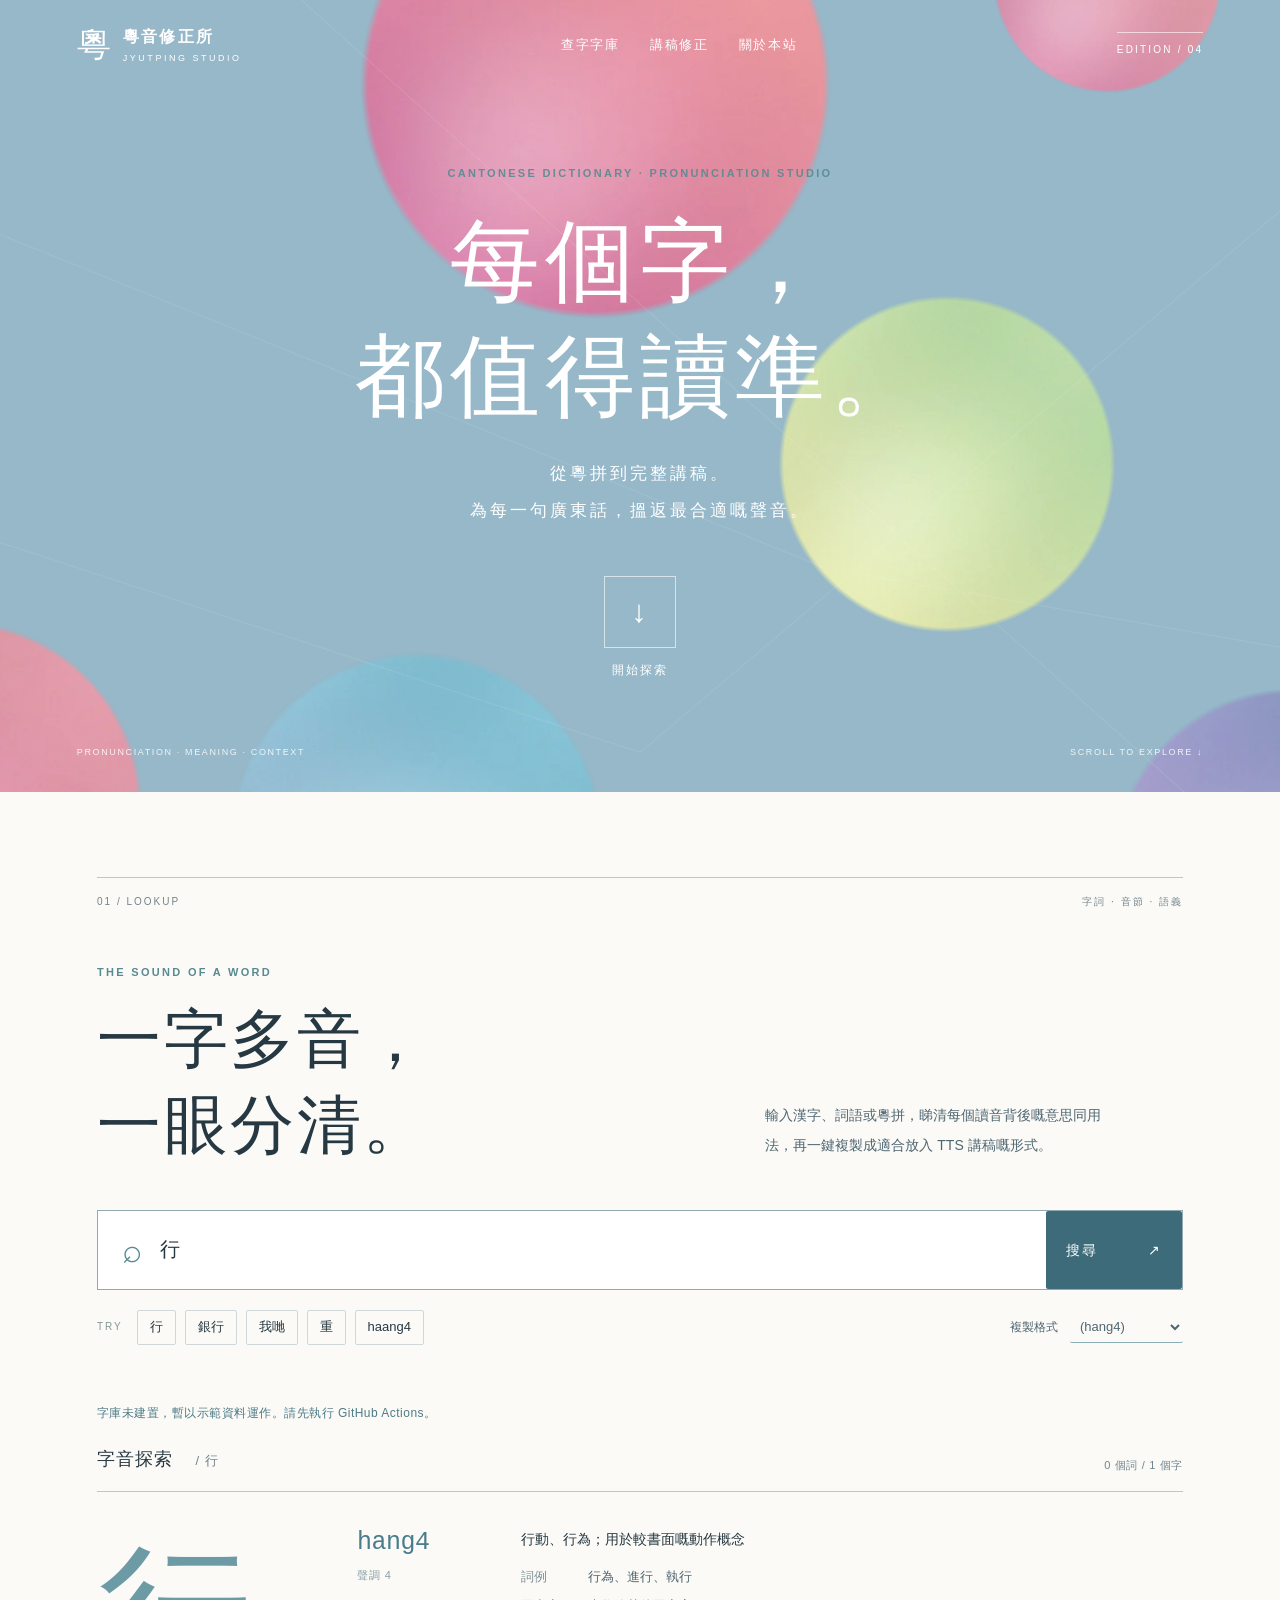
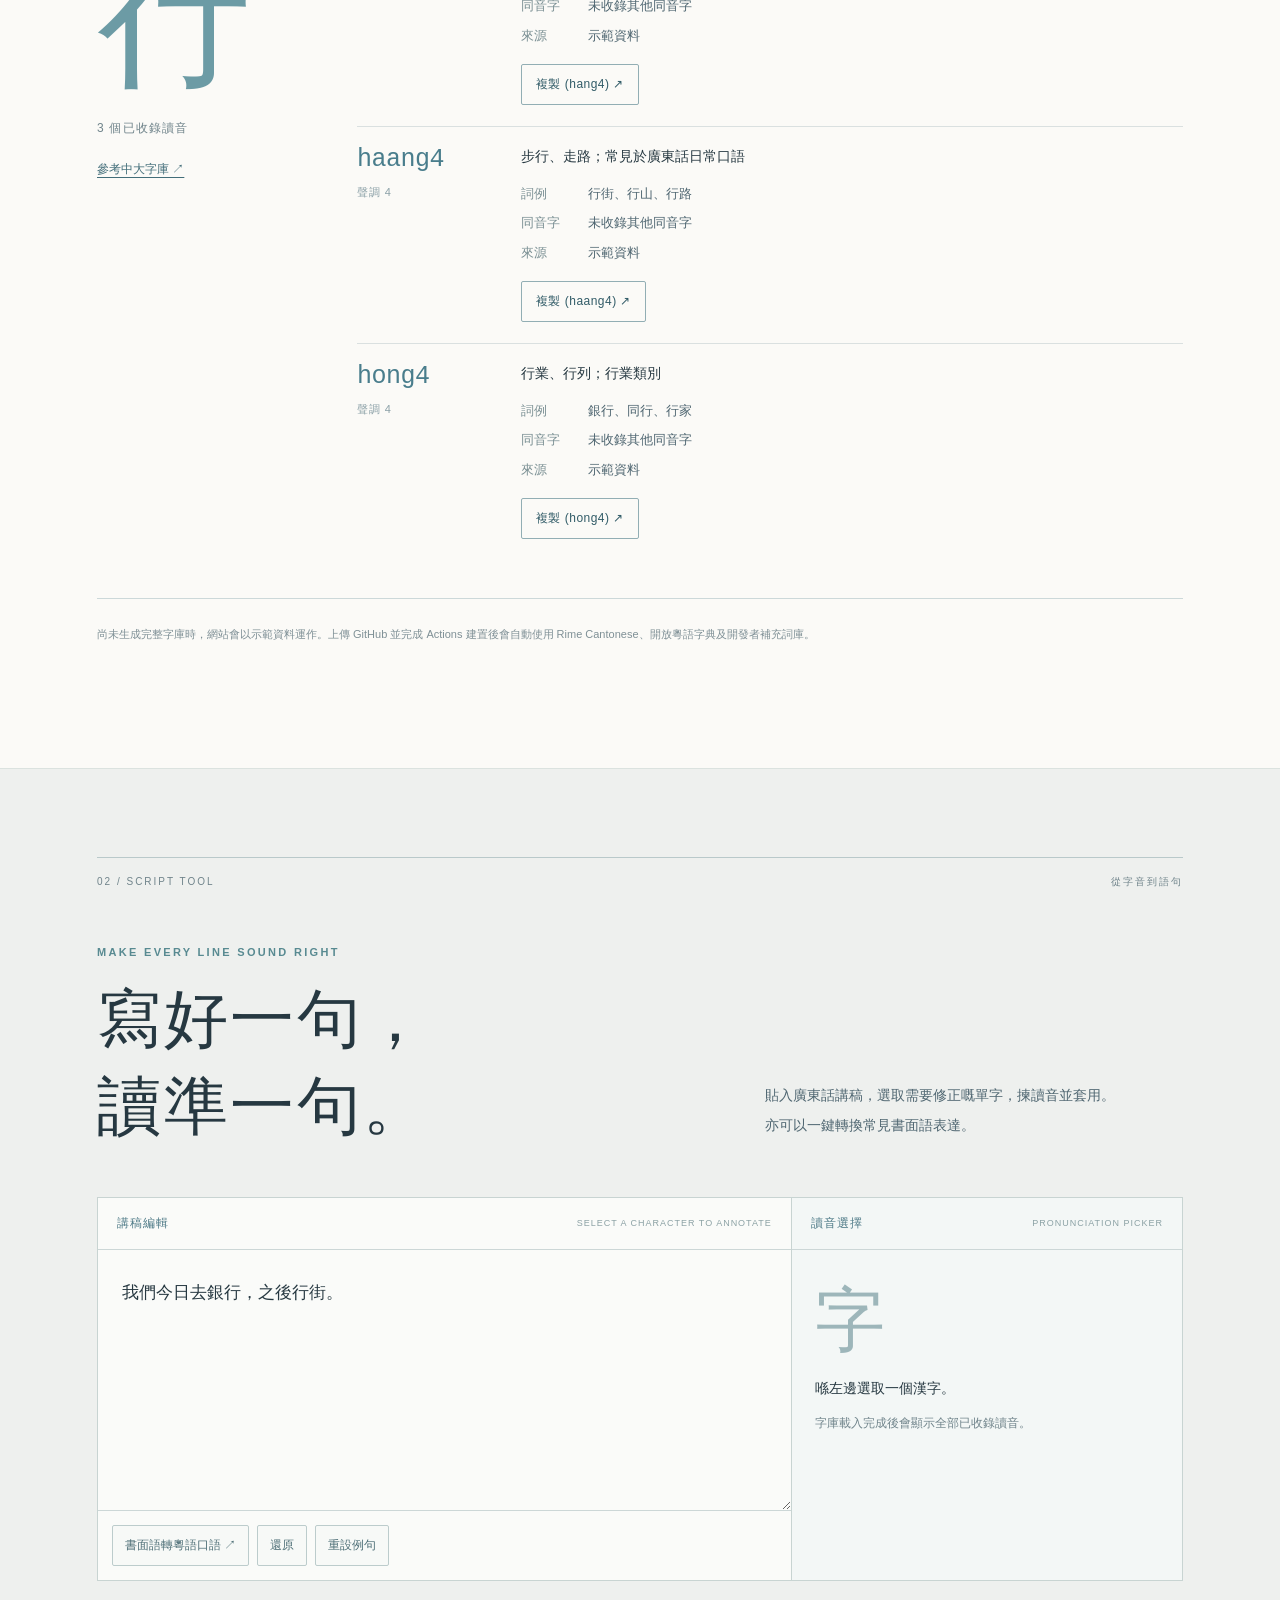
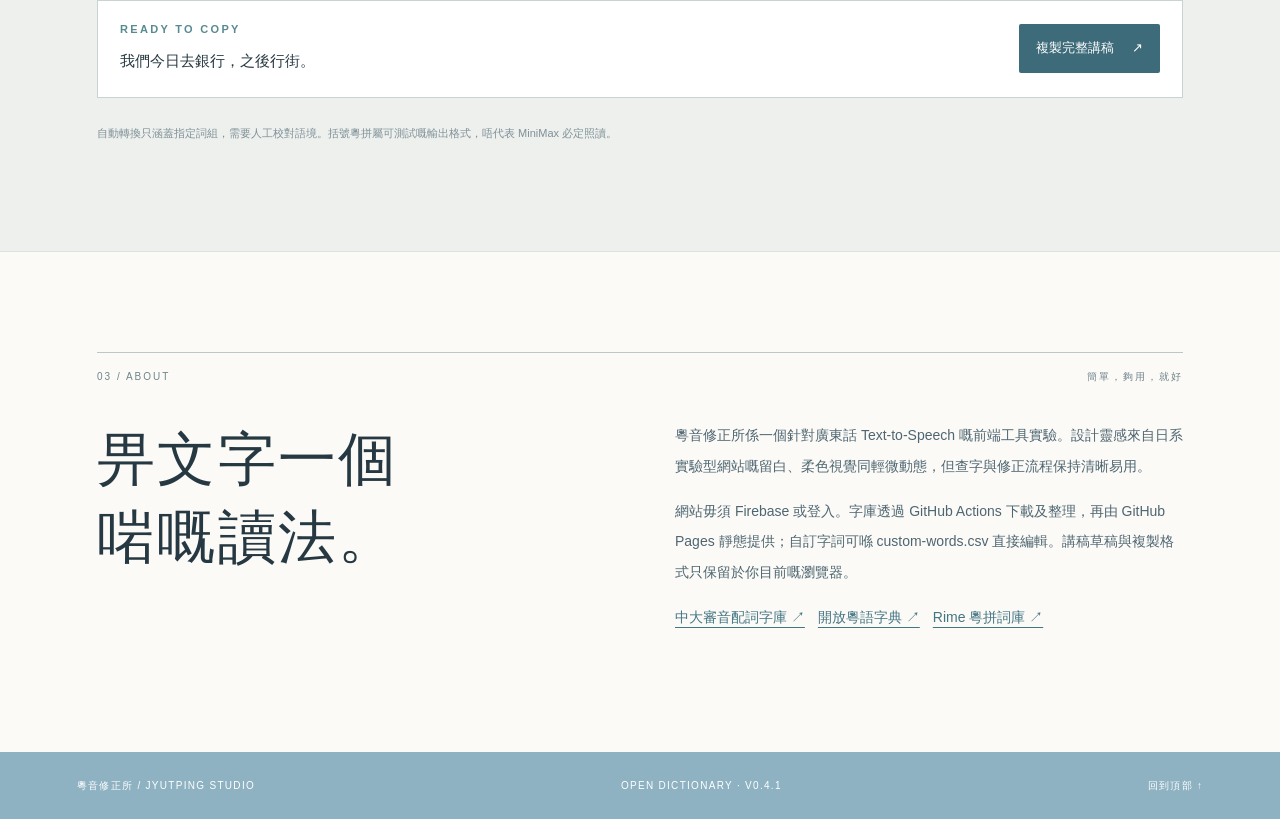
==== Jyutping-Lab-v0.4.1/index.html @ 45ae2eaa "deploy jyutping lab v0.4.1" ====
<!doctype html>
<html lang="zh-Hant-HK">
<head>
<meta charset="utf-8">
<meta name="viewport" content="width=device-width, initial-scale=1">
<meta name="theme-color" content="#96b8c9">
<meta name="description" content="粵音修正所：查找粵拼、同音字及詞例，一鍵複製注音，修正廣東話 TTS 講稿。">
<title>粵音修正所 | Jyutping Studio</title>
<link rel="stylesheet" href="styles.css">
</head>
<body>
<a class="skip-link" href="#dictionary">跳至查字功能</a>
<header class="site-header">
  <a class="logo" href="#top" aria-label="粵音修正所首頁"><span class="logo-mark" aria-hidden="true">粵</span><span class="logo-text">粵音修正所 <small>JYUTPING STUDIO</small></span></a>
  <nav aria-label="主選單" class="nav-links"><a href="#dictionary">查字字庫</a><a href="#editor">講稿修正</a><a class="nav-about" href="#about">關於本站</a></nav>
  <span class="header-edition">EDITION  /  04</span>
</header>
<main id="top">
  <section class="hero" aria-labelledby="hero-title">
    <div class="orb-layer" aria-hidden="true">
      <img class="orb orb-pink" src="assets/pink.webp" alt="">
      <img class="orb orb-lemon" src="assets/lemon.webp" alt="">
      <img class="orb orb-aqua" src="assets/aqua.webp" alt="">
      <img class="orb orb-coral" src="assets/coral.webp" alt="">
      <img class="orb orb-lilac" src="assets/lilac.webp" alt="">
      <img class="orb orb-rose" src="assets/rose.webp" alt="">
      <svg class="fine-lines" viewBox="0 0 1440 680" preserveAspectRatio="xMidYMid slice" focusable="false" aria-hidden="true"><path d="M-60 390 L720 646 L1460 20 M340 -80 L1254 740 M-100 92 L880 488 L1490 594" fill="none" stroke="white" stroke-width="1" opacity=".21"/></svg>
    </div>
    <div class="hero-inner">
      <p class="overline hero-overline">CANTONESE DICTIONARY · PRONUNCIATION STUDIO</p>
      <h1 id="hero-title">每個字，<br><span>都值得讀準。</span></h1>
      <p class="hero-copy">從粵拼到完整講稿。<br>為每一句廣東話，搵返最合適嘅聲音。</p>
      <a class="hero-jump" href="#dictionary" aria-label="向下捲動，開始查字"><span class="jump-icon">↓</span><span>開始探索</span></a>
    </div>
    <div class="hero-bottom"><span>PRONUNCIATION · MEANING · CONTEXT</span><span>SCROLL TO EXPLORE ↓</span></div>
  </section>
  <section id="dictionary" class="workspace" aria-labelledby="lookup-title">
    <div class="section-meta"><span>01  /  LOOKUP</span><span>字詞 · 音節 · 語義</span></div>
    <div class="section-intro"><div><p class="overline">THE SOUND OF A WORD</p><h2 id="lookup-title">一字多音，<br>一眼分清。</h2></div><p>輸入漢字、詞語或粵拼，睇清每個讀音背後嘅意思同用法，再一鍵複製成適合放入 TTS 講稿嘅形式。</p></div>
    <form id="search-form" class="search-form" role="search"><label for="search-input" class="sr-only">搜尋漢字、詞語或粵拼</label><span class="search-symbol" aria-hidden="true">⌕</span><input id="search-input" name="query" value="行" autocomplete="off" placeholder="試吓搜尋「銀行」、行、haang4…"><button class="search-button" type="submit">搜尋 <span aria-hidden="true">↗</span></button></form>
    <div class="search-options"><div class="suggestions"><span class="utility-label">TRY</span><button type="button" data-query="行">行</button><button type="button" data-query="銀行">銀行</button><button type="button" data-query="我哋">我哋</button><button type="button" data-query="重">重</button><button type="button" data-query="haang4">haang4</button></div><div class="format-wrap"><label for="copy-format">複製格式</label><select id="copy-format" aria-label="複製格式"><option value="paren">(hang4)</option><option value="plain">hang4</option><option value="annotate">行(hang4)</option><option value="slash">行/(hang4)</option></select></div></div>
    <p id="data-status" class="load-status" aria-live="polite">正在檢查字庫…</p>
    <div class="results-head"><h3>字音探索 <span id="search-caption">搜尋結果</span></h3><span id="result-count" aria-live="polite"></span></div>
    <div id="results" class="results" aria-live="polite"></div>
    <p class="data-note" id="dictionary-note">尚未生成完整字庫時，網站會以示範資料運作。上傳 GitHub 並完成 Actions 建置後會自動使用 Rime Cantonese、開放粵語字典及開發者補充詞庫。</p>
  </section>
  <section id="editor" class="editor-band" aria-labelledby="editor-title">
    <div class="editor-wrap"><div class="section-meta"><span>02  /  SCRIPT TOOL</span><span>從字音到語句</span></div>
      <div class="section-intro editor-intro"><div><p class="overline">MAKE EVERY LINE SOUND RIGHT</p><h2 id="editor-title">寫好一句，<br>讀準一句。</h2></div><p>貼入廣東話講稿，選取需要修正嘅單字，揀讀音並套用。亦可以一鍵轉換常見書面語表達。</p></div>
      <div class="editor-grid"><div class="script-pane"><div class="pane-head"><label for="script-input">講稿編輯</label><span>SELECT A CHARACTER TO ANNOTATE</span></div><textarea id="script-input" spellcheck="false" rows="8">我們今日去銀行，之後行街。</textarea><div class="editor-actions"><button type="button" id="convert-btn">書面語轉粵語口語 ↗</button><button type="button" id="undo-btn">還原</button><button type="button" id="reset-btn">重設例句</button></div></div><aside class="sound-pane" aria-live="polite"><div class="pane-head"><span>讀音選擇</span><span>PRONUNCIATION PICKER</span></div><div id="selection-panel" class="selection-panel"><span class="selection-glyph" aria-hidden="true">字</span><p>先喺左邊講稿中選取一個漢字。</p><small>選取後會顯示已收錄讀音。</small></div></aside></div>
      <div class="editor-output"><div><p class="overline">READY TO COPY</p><div id="script-output" class="script-output" aria-live="polite"></div></div><button id="copy-script" type="button">複製完整講稿 <span aria-hidden="true">↗</span></button></div>
      <p class="data-note">自動轉換只涵蓋指定詞組，需要人工校對語境。括號粵拼屬可測試嘅輸出格式，唔代表 MiniMax 必定照讀。</p>
    </div>
  </section>
  <section id="about" class="about-block" aria-labelledby="about-title"><div class="section-meta"><span>03  /  ABOUT</span><span>簡單，夠用，就好</span></div><div class="about-grid"><h2 id="about-title">畀文字一個<br>啱嘅讀法。</h2><div><p>粵音修正所係一個針對廣東話 Text-to-Speech 嘅前端工具實驗。設計靈感來自日系實驗型網站嘅留白、柔色視覺同輕微動態，但查字與修正流程保持清晰易用。</p><p>網站毋須 Firebase 或登入。字庫透過 GitHub Actions 下載及整理，再由 GitHub Pages 靜態提供；自訂字詞可喺 custom-words.csv 直接編輯。講稿草稿與複製格式只保留於你目前嘅瀏覽器。</p><p class="external-links"><a href="https://peach.arts.cuhk.edu.hk/Lexis/lexi-can/main.php" target="_blank" rel="noopener noreferrer">中大審音配詞字庫 ↗</a><a href="https://github.com/kfcd/yyzd" target="_blank" rel="noopener noreferrer">開放粵語字典 ↗</a><a href="https://github.com/rime/rime-cantonese" target="_blank" rel="noopener noreferrer">Rime 粵拼詞庫 ↗</a></p></div></div></section>
</main>
<footer class="footer"><span>粵音修正所 / JYUTPING STUDIO</span><span>OPEN DICTIONARY · V0.4.1</span><a href="#top">回到頂部 ↑</a></footer>
<div id="toast" class="toast" role="status" aria-live="polite" hidden></div>
<script src="dictionary.js" defer></script><script src="app.js" defer></script>
</body></html>
---- Jyutping-Lab-v0.4.1/styles.css ----
:root{--sky:#96b8c9;--ink:#263841;--ink-soft:#4f6671;--paper:#fbfaf7;--cream:#f3f1eb;--white:#fff;--line:#d6ddd9;--sea:#588a91;--lav:#e6e0ea;--muted:#70848b;--radius:2px}*{box-sizing:border-box}html{scroll-behavior:smooth}body{margin:0;background:var(--paper);color:var(--ink);font-family:-apple-system,BlinkMacSystemFont,'Noto Sans TC','PingFang TC','Microsoft JhengHei',sans-serif;font-size:15px;line-height:1.75}a{color:inherit}button,input,select,textarea{font:inherit;color:inherit;border-radius:2px}button{cursor:pointer}button:focus-visible,a:focus-visible,input:focus-visible,select:focus-visible,textarea:focus-visible{outline:2px solid #23576c;outline-offset:4px}button:disabled{opacity:.4;cursor:not-allowed}button,select{touch-action:manipulation}.sr-only,.skip-link:not(:focus){position:absolute;width:1px;height:1px;overflow:hidden;clip-path:inset(50%);white-space:nowrap}.skip-link:focus{position:fixed;top:12px;left:12px;z-index:30;background:white;color:#222;padding:12px}.site-header{height:91px;display:flex;align-items:center;justify-content:space-between;gap:28px;padding:0 clamp(22px,6vw,94px);position:absolute;top:0;left:0;right:0;z-index:5;color:white}.logo{text-decoration:none;display:flex;align-items:center;gap:12px;flex-shrink:0}.logo-mark{font-family:serif;font-size:34px;font-weight:400;line-height:1}.logo-text{font-size:16px;letter-spacing:.14em;font-weight:600;line-height:1.12}.logo-text small{display:block;font-size:9px;letter-spacing:.28em;font-weight:400;margin-top:8px}.nav-links{display:flex;gap:30px;align-items:center}.nav-links a{font-size:13px;letter-spacing:.13em;text-decoration:none;transition:opacity .25s}.nav-links a:hover{opacity:.6}.header-edition{font-size:10px;letter-spacing:.22em;border-top:1px solid #ffffff99;padding-top:8px;white-space:nowrap}.hero{height:min(850px,88svh);min-height:640px;position:relative;background:var(--sky);color:white;overflow:hidden;isolation:isolate}.orb-layer{position:absolute;inset:0;overflow:hidden;pointer-events:none;z-index:-1}.orb{position:absolute;object-fit:contain;will-change:transform;animation:float-orb 17s ease-in-out infinite alternate;opacity:.96;user-select:none}.orb-pink{width:clamp(280px,39vw,620px);left:27%;top:-21%;animation-duration:18s}.orb-lemon{width:clamp(260px,28vw,450px);right:12%;top:36%;animation-duration:23s;animation-delay:-8s}.orb-aqua{width:clamp(280px,31vw,480px);left:17%;bottom:-31%;animation-duration:21s;animation-delay:-5s}.orb-coral{width:clamp(240px,31vw,480px);left:-19%;bottom:-27%;animation-duration:19s;animation-delay:-12s}.orb-lilac{width:clamp(260px,30vw,430px);right:-16%;bottom:-34%;animation-duration:24s;animation-delay:-3s}.orb-rose{width:clamp(160px,19vw,285px);right:4%;top:-18%;animation-duration:20s;animation-delay:-14s}.fine-lines{position:absolute;inset:0;width:100%;height:100%;opacity:.45}.hero-inner{position:relative;z-index:2;display:flex;flex-direction:column;align-items:center;text-align:center;justify-content:center;height:100%;padding:94px 22px 40px}.hero-overline{color:#fff;opacity:.9;font-size:11px}.overline{font-size:11px;letter-spacing:.21em;font-weight:600;line-height:1.5;margin:0;color:var(--sea)}.hero h1{font-size:clamp(47px,7vw,100px);font-weight:400;line-height:1.28;letter-spacing:.055em;margin:23px 0 21px;text-shadow:none}.hero h1 span{display:inline-block}.hero-copy{font-size:clamp(14px,1.36vw,18px);letter-spacing:.17em;line-height:2.15;margin:0}.hero-jump{display:flex;flex-direction:column;align-items:center;gap:12px;margin-top:47px;color:white;text-decoration:none;font-size:12px;letter-spacing:.15em}.jump-icon{display:flex;align-items:center;justify-content:center;width:72px;height:72px;border:1px solid #ffffff9b;font-size:31px;font-weight:200;transition:transform .3s ease,border-color .3s ease}.hero-jump:hover .jump-icon{transform:translateY(5px);border-color:white}.hero-bottom{position:absolute;bottom:31px;left:clamp(22px,6vw,94px);right:clamp(22px,6vw,94px);z-index:3;display:flex;justify-content:space-between;font-size:9px;letter-spacing:.18em;opacity:.86}.workspace,.editor-wrap,.about-block{max-width:1190px;margin:0 auto;padding-left:clamp(20px,4.4vw,52px);padding-right:clamp(20px,4.4vw,52px)}.workspace{padding-top:85px;padding-bottom:112px}.section-meta{display:flex;justify-content:space-between;gap:15px;border-top:1px solid #b9c9ca;padding-top:15px;color:var(--muted);font-size:10px;letter-spacing:.2em}.section-intro{margin:53px 0 41px;display:grid;grid-template-columns:1.2fr .8fr;align-items:end;gap:42px}.section-intro h2,.about-block h2{font-size:clamp(42px,5vw,68px);letter-spacing:.04em;font-weight:400;line-height:1.35;margin:16px 0 0}.section-intro>p{max-width:350px;line-height:2.15;font-size:14px;color:var(--ink-soft);margin:0 0 9px}.search-form{height:80px;display:flex;align-items:stretch;border:1px solid #91aab0;background:#fff}.search-symbol{font-size:34px;line-height:1;align-self:center;color:var(--sea);padding:0 9px 0 24px}.search-form input{flex:1;min-width:0;border:0;outline:none;background:transparent;padding:15px 9px;font-size:20px;letter-spacing:.03em}.search-form input:focus-visible{outline:2px solid var(--sea);outline-offset:-4px}.search-form input::placeholder{color:#9daaad}.search-button{background:#3d6b79;color:white;border:0;min-width:136px;padding:12px 20px;letter-spacing:.16em;font-size:14px;display:flex;justify-content:space-between;align-items:center;gap:20px;transition:background .25s}.search-button:hover{background:#234b5e}.search-options{display:flex;justify-content:space-between;align-items:center;gap:14px;flex-wrap:wrap;margin:20px 0 58px}.suggestions{display:flex;align-items:center;flex-wrap:wrap;gap:9px}.utility-label{color:#849698;font-size:10px;letter-spacing:.19em;margin-right:5px}.suggestions button{border:1px solid #ced8d8;background:transparent;padding:5px 12px;font-size:13px;transition:background .2s}.suggestions button:hover{background:#e7eced}.format-wrap{display:flex;align-items:center;gap:12px;font-size:12px;color:var(--ink-soft)}.format-wrap select{border:0;border-bottom:1px solid #8aafb5;background:transparent;padding:7px 25px 7px 6px;font-size:13px;outline-offset:0}.results-head{display:flex;align-items:end;justify-content:space-between;padding-bottom:16px;border-bottom:1px solid #b9c9ca;gap:18px}.results-head h3{margin:0;font-size:18px;font-weight:500;letter-spacing:.06em}.results-head h3 span{font-weight:400;color:var(--muted);font-size:13px;margin-left:16px}.results-head>span{font-size:11px;color:var(--muted);letter-spacing:.06em}.result-group{display:grid;grid-template-columns:235px 1fr;border-bottom:1px solid #ccd8d9;padding:31px 0 38px;gap:25px}.character-main{font-size:clamp(92px,12vw,155px);font-weight:400;line-height:1.22;letter-spacing:0;color:#6c9ba5}.character-details{font-size:12px;color:var(--muted);letter-spacing:.1em;margin:8px 0}.verified-link{display:inline-block;font-size:12px;color:#426d79;margin-top:12px;text-underline-offset:4px}.pron-list{display:flex;flex-direction:column}.pron-item{padding:17px 0 21px;border-bottom:1px solid #dae0e0;display:grid;grid-template-columns:150px minmax(0,1fr);gap:14px}.pron-item:first-child{padding-top:4px}.pron-item:last-child{border-bottom:0}.syllable{font-family:ui-monospace,SFMono-Regular,'Consolas',monospace;color:#497d8c;font-size:25px;letter-spacing:-.02em;font-weight:500;line-height:1.3}.tone{display:block;font-size:11px;letter-spacing:.08em;color:#8ba0a7;margin-top:6px}.meaning{margin:0 0 12px;font-size:14px;line-height:1.85}.entry-row{display:flex;gap:12px;font-size:13px;line-height:1.8;margin:6px 0}.entry-row span:first-child{color:#7b9094;white-space:nowrap;min-width:55px}.entry-row span:last-child{color:var(--ink-soft)}.pron-actions{display:flex;flex-wrap:wrap;gap:9px;margin-top:17px}.action-copy{border:1px solid #92aeb4;background:transparent;color:#315b67;padding:9px 14px;font-size:12px;letter-spacing:.04em;transition:background .2s,color .2s}.action-copy:hover{background:#d9e9eb}.empty-results{padding:36px 0 30px;color:var(--ink-soft)}.empty-results strong{display:block;font-size:19px;margin-bottom:6px;font-weight:500}.data-note{font-size:11px;color:#7f9096;line-height:2;margin-top:24px}.editor-band{background:#eef0ee;border-top:1px solid #dbe2df;border-bottom:1px solid #dbe2df}.editor-wrap{padding-top:88px;padding-bottom:96px}.editor-intro{margin-bottom:48px}.editor-grid{display:grid;grid-template-columns:minmax(0,1.28fr) minmax(0,.72fr);border:1px solid #c8d4d2;background:#fafbf9}.script-pane{border-right:1px solid #c8d4d2;min-width:0}.pane-head{display:flex;align-items:center;justify-content:space-between;gap:10px;padding:15px 19px;border-bottom:1px solid #ccd7d7;color:#4e7a87;font-size:12px;letter-spacing:.08em}.pane-head>span:last-child{color:#8ca2a5;font-size:9px;letter-spacing:.11em}.script-pane textarea{display:block;width:100%;height:260px;resize:vertical;padding:24px;border:0;border-radius:0;background:#fafbf9;outline-offset:-3px;line-height:2.2;font-size:17px;color:var(--ink)}.editor-actions{padding:14px;border-top:1px solid #ccd7d7;display:flex;flex-wrap:wrap;gap:8px}.editor-actions button{border:1px solid #bccccc;background:#f7f9f7;padding:9px 12px;font-size:12px;color:#4e6f77;transition:background .2s}.editor-actions button:hover{background:#e0e8e8}.sound-pane{min-width:0;background:#f3f7f6}.selection-panel{min-height:310px;padding:28px 23px}.selection-glyph{display:block;font-size:70px;line-height:1.2;color:#9db6ba}.selection-panel p{margin:14px 0 8px;font-size:14px}.selection-panel small{color:var(--muted);font-size:12px}.selection-title{font-size:12px;color:var(--ink-soft);margin-bottom:14px}.selected-char{font-size:61px;color:#6d9faa;line-height:1.3;margin:0}.pron-choice{border-top:1px solid #c7d6d6;padding:15px 0}.choice-header{display:flex;align-items:center;justify-content:space-between;gap:8px}.choice-header b{font-family:ui-monospace,SFMono-Regular,monospace;color:#4b7d88;font-size:19px}.choice-header button{padding:7px 10px;border:1px solid #98b8ba;background:#f8faf8;font-size:12px;color:#365e69}.choice-header button:hover{background:#e0ebea}.pron-choice p{font-size:12px;color:var(--muted);margin:7px 0 0}.editor-output{margin-top:19px;background:#fff;border:1px solid #c8d4d2;display:flex;justify-content:space-between;align-items:center;gap:23px;padding:20px 22px}.editor-output>div{flex:1;min-width:0}.script-output{white-space:pre-wrap;overflow-wrap:anywhere;margin-top:9px;font-size:15px;min-height:30px;line-height:1.8}.editor-output>button{border:0;background:#3d6b79;color:white;padding:13px 17px;white-space:nowrap;font-size:13px;display:flex;justify-content:space-between;gap:18px;align-items:center}.editor-output>button:hover{background:#234b5e}.about-block{padding-top:100px;padding-bottom:105px}.about-grid{display:grid;grid-template-columns:1fr 1fr;gap:70px;margin-top:35px}.about-grid h2{font-size:clamp(39px,4.6vw,58px);margin:0}.about-grid>div{font-size:14px;line-height:2.2;color:var(--ink-soft)}.about-grid p:first-child{margin-top:0}.external-links{display:flex;flex-wrap:wrap;gap:13px}.external-links a{color:#447582;text-decoration:underline;text-underline-offset:5px}.footer{background:#8eb2c2;color:white;display:flex;justify-content:space-between;gap:12px;padding:25px clamp(22px,6vw,94px);font-size:10px;letter-spacing:.13em}.footer a{text-decoration:none}.footer a:hover{text-decoration:underline}.toast{position:fixed;right:18px;bottom:18px;background:#2c5663;color:white;border:1px solid #7794a1;padding:12px 17px;z-index:50;max-width:min(390px,calc(100vw - 36px));font-size:13px}.toast[hidden]{display:none}@keyframes float-orb{0%{transform:translate3d(-9px,-6px,0)}100%{transform:translate3d(10px,9px,0)}}@media(max-width:980px){.header-edition{display:none}.site-header{padding-inline:25px}.result-group{grid-template-columns:170px 1fr}.pron-item{grid-template-columns:125px 1fr}.editor-grid{grid-template-columns:1fr 1fr}}@media(max-width:690px){.site-header{height:70px;padding:0 18px;gap:10px}.logo-mark{font-size:27px}.logo-text{font-size:12px;letter-spacing:.06em}.logo-text small{font-size:7px;letter-spacing:.18em;margin-top:5px}.nav-links{gap:13px}.nav-links a{font-size:11px;letter-spacing:0}.nav-about{display:none}.hero{min-height:580px;height:77svh;max-height:800px}.hero-inner{padding-top:94px}.hero h1{font-size:clamp(43px,10.5vw,70px);letter-spacing:.025em}.hero-overline{font-size:8px;letter-spacing:.16em}.hero-copy{font-size:13px;letter-spacing:.1em}.hero-jump{margin-top:38px}.jump-icon{width:57px;height:57px;font-size:25px}.hero-bottom{font-size:8px;left:18px;right:18px;bottom:21px}.hero-bottom span:last-child{display:none}.orb-pink{width:410px;left:14%;top:-8%}.orb-lemon{width:270px;right:-28%;top:49%}.orb-aqua{width:300px;left:4%;bottom:-20%}.orb-coral{width:290px;left:-49%;bottom:0}.orb-lilac{width:265px;right:-48%;bottom:-11%}.orb-rose{width:175px;right:-12%;top:-12%}.workspace{padding-top:52px;padding-bottom:70px}.section-meta{font-size:9px}.section-intro{grid-template-columns:1fr;gap:20px;margin:33px 0 32px}.section-intro h2{font-size:42px;margin-top:10px}.section-intro>p{font-size:13px;max-width:100%}.search-form{height:65px}.search-symbol{font-size:25px;padding:0 5px 0 11px}.search-form input{font-size:16px;padding:10px 5px}.search-button{min-width:76px;padding:8px 12px;gap:5px;letter-spacing:0;font-size:12px}.search-options{margin:15px 0 38px;align-items:flex-start}.suggestions{gap:6px}.suggestions button{font-size:12px;padding:4px 9px}.format-wrap{margin-top:3px}.results-head h3{font-size:16px}.results-head h3 span{display:block;margin-left:0;font-size:11px;margin-top:3px}.result-group{grid-template-columns:1fr;gap:13px;padding:25px 0}.character-summary{display:flex;align-items:center;gap:20px}.character-main{font-size:84px}.character-details{font-size:11px}.verified-link{margin:0;font-size:11px}.pron-item{grid-template-columns:100px minmax(0,1fr);gap:9px}.syllable{font-size:20px}.tone{font-size:10px}.meaning{font-size:13px}.entry-row{font-size:12px;gap:3px}.entry-row span:first-child{min-width:45px}.action-copy{padding:8px 9px;font-size:11px}.editor-wrap{padding-top:62px;padding-bottom:70px}.editor-intro{margin-bottom:33px}.editor-grid{grid-template-columns:1fr}.script-pane{border-right:0;border-bottom:1px solid #c8d4d2}.pane-head{padding:12px;font-size:11px}.pane-head>span:last-child{font-size:8px}.script-pane textarea{padding:17px;font-size:16px;height:220px}.selection-panel{padding:17px;min-height:190px}.selected-char{font-size:48px}.editor-output{padding:15px;display:block}.editor-output>button{margin-top:17px;width:100%}.about-block{padding-top:65px;padding-bottom:74px}.about-grid{grid-template-columns:1fr;gap:18px}.about-grid h2{font-size:39px}.footer{flex-wrap:wrap;padding:22px 20px;font-size:9px}.footer>span:nth-child(2){display:none}}@media(prefers-reduced-motion:reduce){html{scroll-behavior:auto}.orb{animation:none}.hero-jump .jump-icon{transition:none}*{transition-duration:0.01ms!important}}
/* V0.4: flat editorial word results, no shadows, no gradients, max radius 2px. */
.load-status{margin:0 0 20px;font-size:12px;color:#4d7b86;letter-spacing:.04em}
.word-result{padding:25px 0 28px;border-bottom:1px solid #cbd8d8}
.word-top{display:flex;align-items:end;justify-content:space-between;gap:12px;margin-bottom:12px}
.word-top h4{margin:4px 0 0;font-size:clamp(26px,4vw,47px);line-height:1.4;font-weight:400;letter-spacing:.09em;color:#507f8e}
.word-n{font-size:12px;color:var(--muted)}
.word-reading{display:grid;grid-template-columns:minmax(0,1fr) minmax(0,1fr);gap:8px 28px;border-top:1px solid #dbe3e2;padding:19px 0}
.word-phonetics{display:flex;flex-wrap:wrap;gap:17px 11px;grid-row:span 2;align-items:start}
.word-phonetics span{display:inline-flex;flex-direction:column;gap:2px;font-size:20px;min-width:37px;color:var(--ink)}
.word-phonetics b{font-family:ui-monospace,Consolas,monospace;color:#588895;font-weight:500;font-size:13px;letter-spacing:.01em}
.word-meaning{font-size:13px;color:var(--ink-soft);margin:0}
.word-actions{display:flex;justify-content:space-between;gap:15px;align-items:center;flex-wrap:wrap}
.source-mini{font-size:11px;color:#7b959c}
.related-heading{font-size:15px;letter-spacing:.05em;padding-top:35px;border-bottom:1px solid #c9d7d7}
@media(max-width:690px){.word-reading{grid-template-columns:1fr}.word-phonetics{grid-row:auto}.word-actions{justify-content:flex-start}.word-top h4{font-size:29px}}
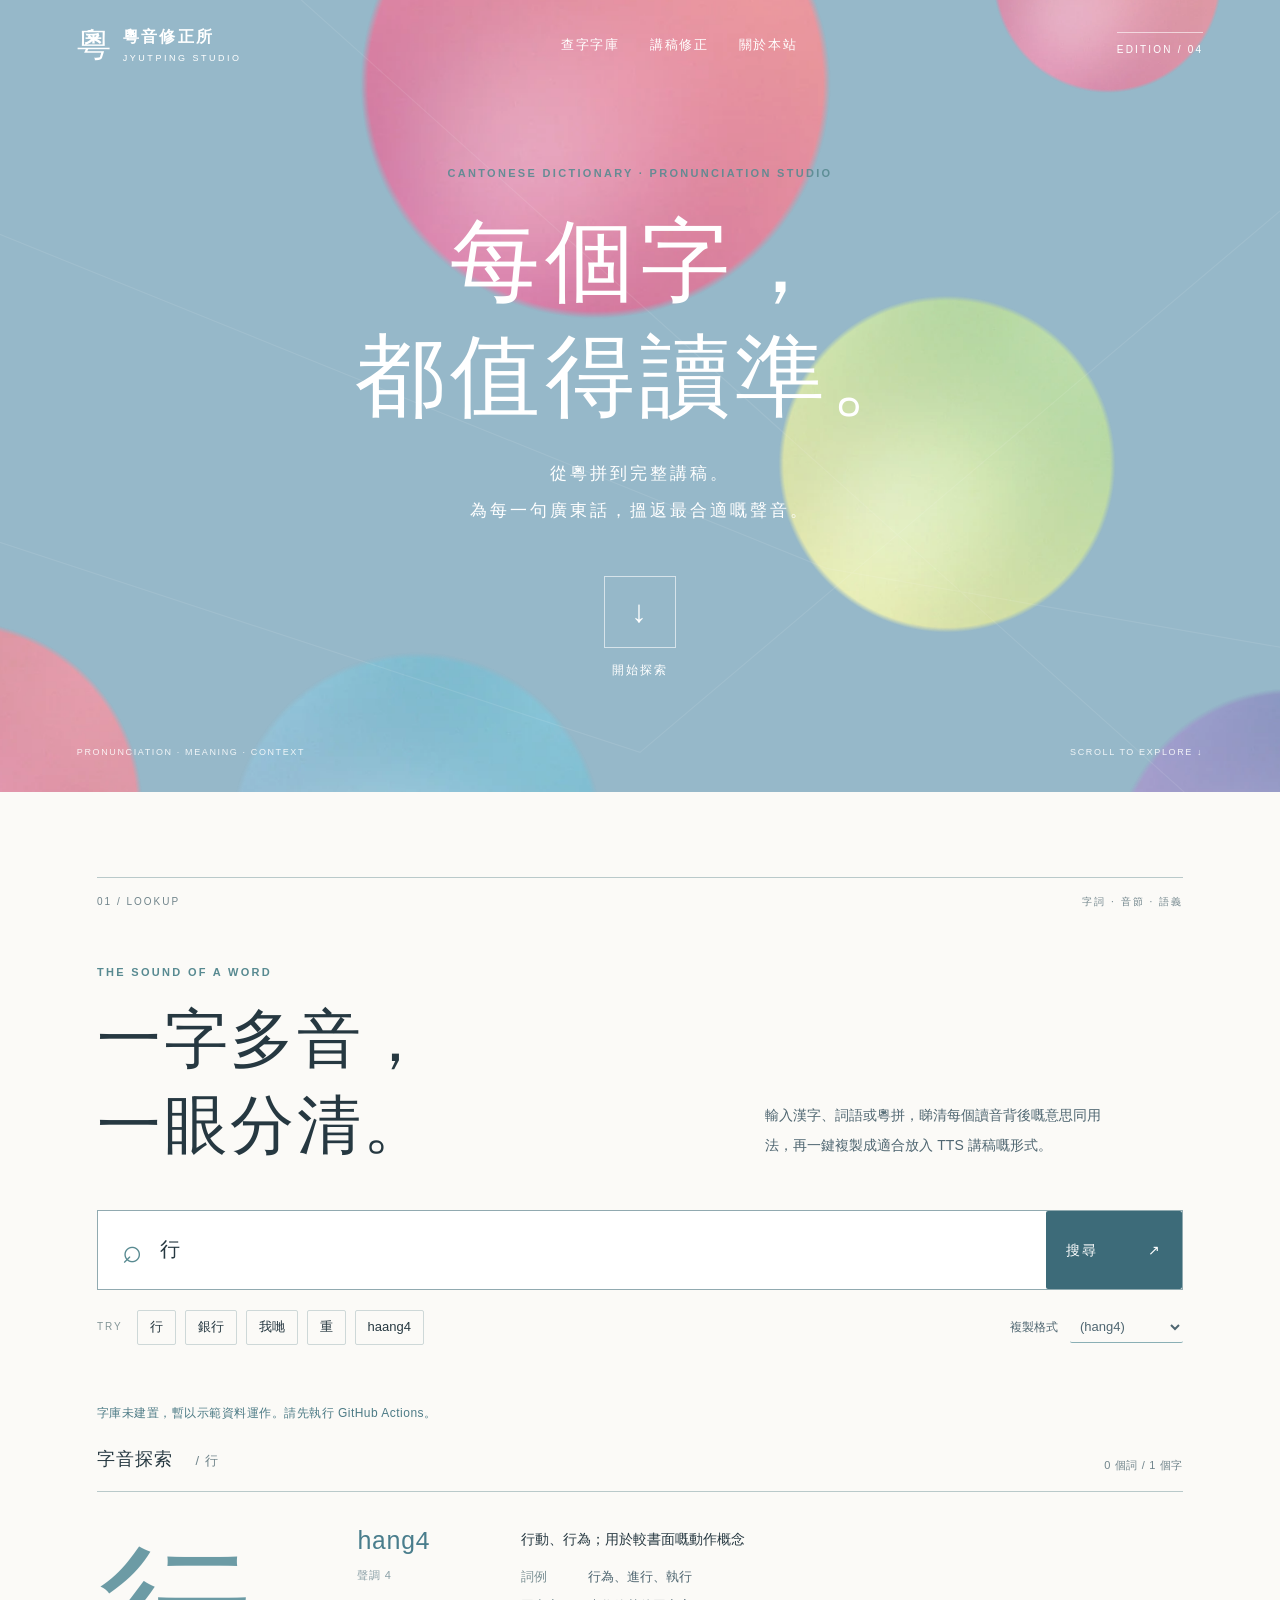
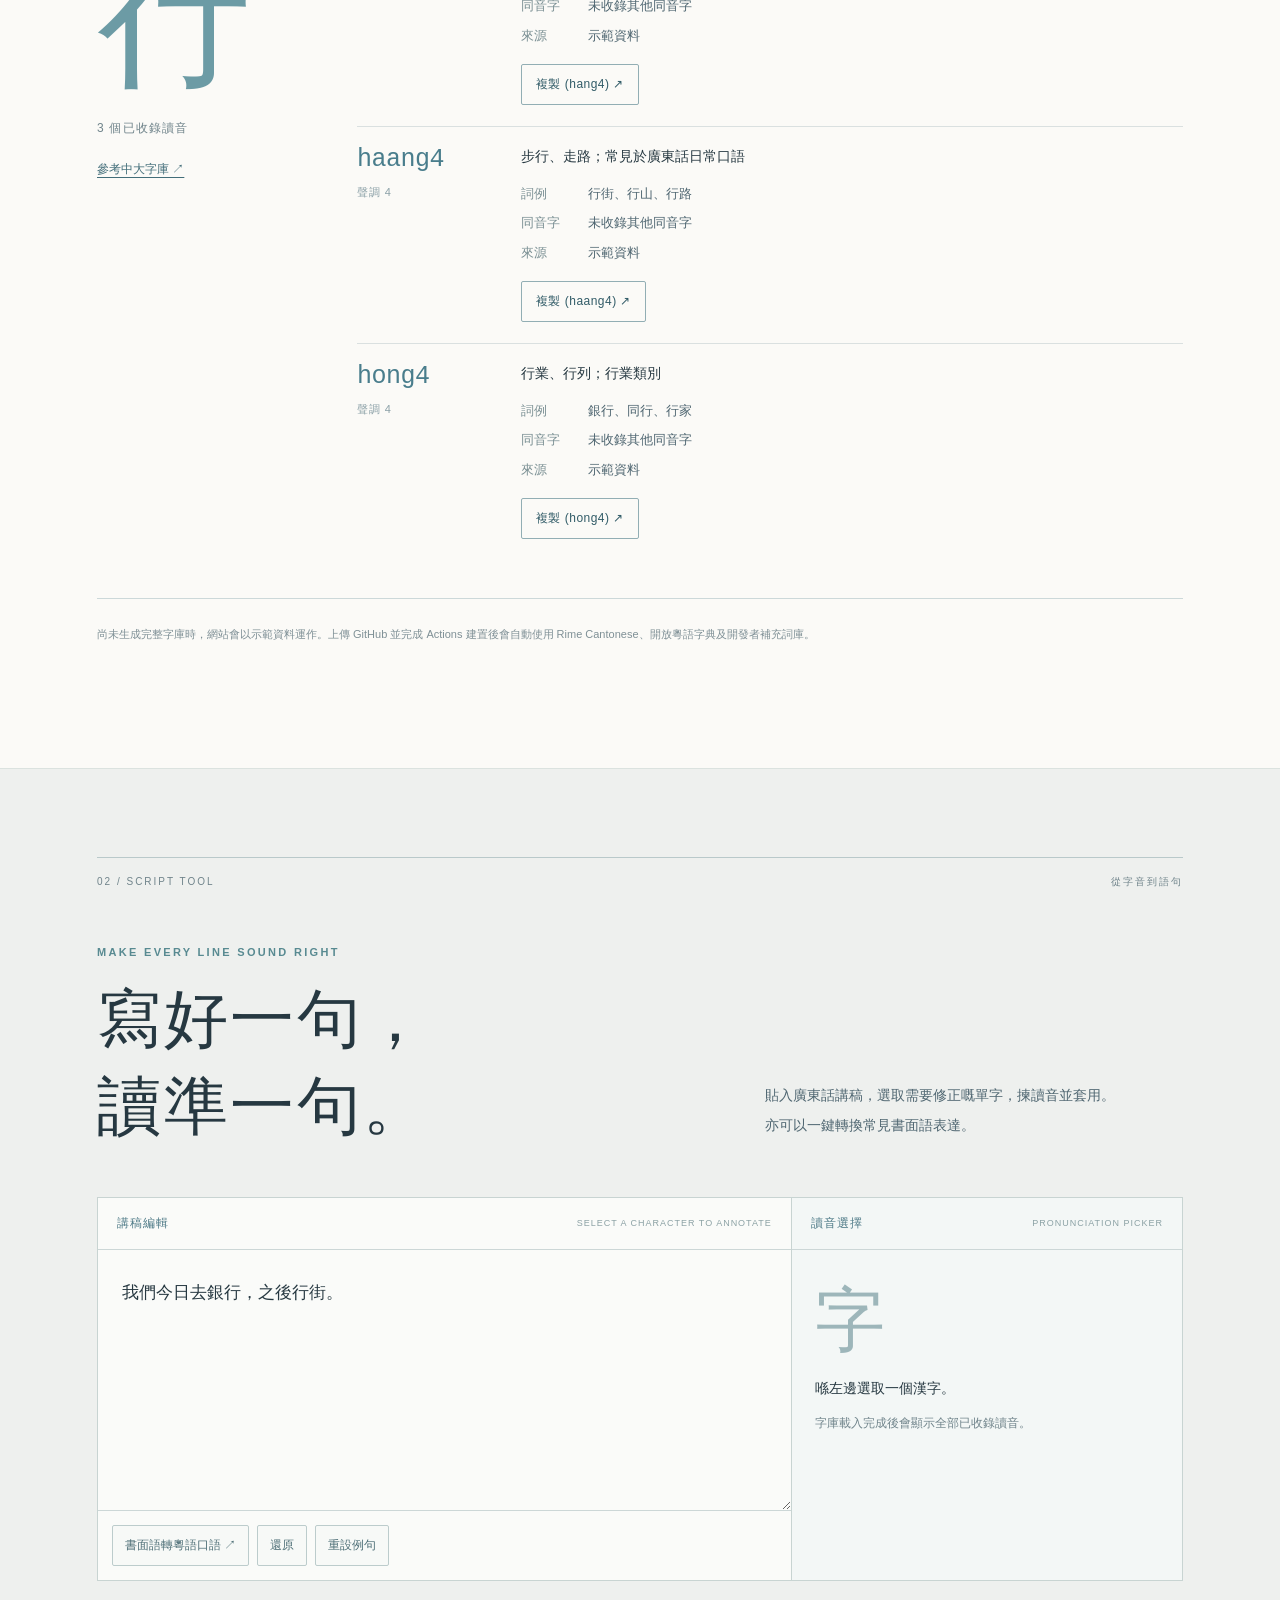
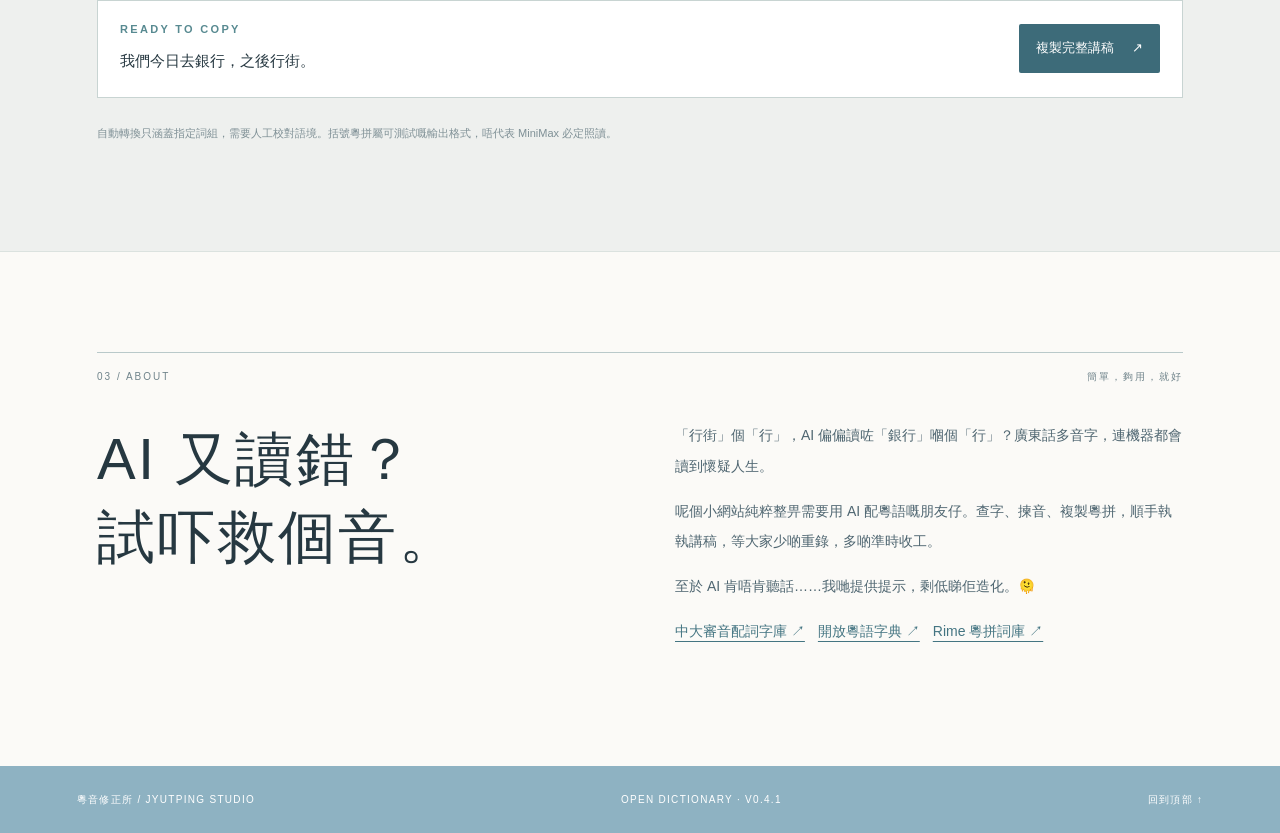
==== commit 812a9eef: "Update index.html" ====
--- a/Jyutping-Lab-v0.4.1/index.html
+++ b/Jyutping-Lab-v0.4.1/index.html
@@ -52,7 +52,31 @@
       <p class="data-note">自動轉換只涵蓋指定詞組，需要人工校對語境。括號粵拼屬可測試嘅輸出格式，唔代表 MiniMax 必定照讀。</p>
     </div>
   </section>
-  <section id="about" class="about-block" aria-labelledby="about-title"><div class="section-meta"><span>03  /  ABOUT</span><span>簡單，夠用，就好</span></div><div class="about-grid"><h2 id="about-title">畀文字一個<br>啱嘅讀法。</h2><div><p>粵音修正所係一個針對廣東話 Text-to-Speech 嘅前端工具實驗。設計靈感來自日系實驗型網站嘅留白、柔色視覺同輕微動態，但查字與修正流程保持清晰易用。</p><p>網站毋須 Firebase 或登入。字庫透過 GitHub Actions 下載及整理，再由 GitHub Pages 靜態提供；自訂字詞可喺 custom-words.csv 直接編輯。講稿草稿與複製格式只保留於你目前嘅瀏覽器。</p><p class="external-links"><a href="https://peach.arts.cuhk.edu.hk/Lexis/lexi-can/main.php" target="_blank" rel="noopener noreferrer">中大審音配詞字庫 ↗</a><a href="https://github.com/kfcd/yyzd" target="_blank" rel="noopener noreferrer">開放粵語字典 ↗</a><a href="https://github.com/rime/rime-cantonese" target="_blank" rel="noopener noreferrer">Rime 粵拼詞庫 ↗</a></p></div></div></section>
+
+<section id="about" class="about-block" aria-labelledby="about-title">
+  <div class="section-meta">
+    <span>03 / ABOUT</span>
+    <span>簡單，夠用，就好</span>
+  </div>
+
+  <div class="about-grid">
+    <h2 id="about-title">AI 又讀錯？<br>試吓救個音。</h2>
+
+    <div>
+      <p>「行街」個「行」，AI 偏偏讀咗「銀行」嗰個「行」？廣東話多音字，連機器都會讀到懷疑人生。</p>
+
+      <p>呢個小網站純粹整畀需要用 AI 配粵語嘅朋友仔。查字、揀音、複製粵拼，順手執執講稿，等大家少啲重錄，多啲準時收工。</p>
+
+      <p>至於 AI 肯唔肯聽話……我哋提供提示，剩低睇佢造化。🫠</p>
+
+      <p class="external-links">
+        <a href="https://peach.arts.cuhk.edu.hk/Lexis/lexi-can/main.php" target="_blank" rel="noopener noreferrer">中大審音配詞字庫 ↗</a>
+        <a href="https://github.com/kfcd/yyzd" target="_blank" rel="noopener noreferrer">開放粵語字典 ↗</a>
+        <a href="https://github.com/rime/rime-cantonese" target="_blank" rel="noopener noreferrer">Rime 粵拼詞庫 ↗</a>
+      </p>
+    </div>
+  </div>
+</section>
 </main>
 <footer class="footer"><span>粵音修正所 / JYUTPING STUDIO</span><span>OPEN DICTIONARY · V0.4.1</span><a href="#top">回到頂部 ↑</a></footer>
 <div id="toast" class="toast" role="status" aria-live="polite" hidden></div>
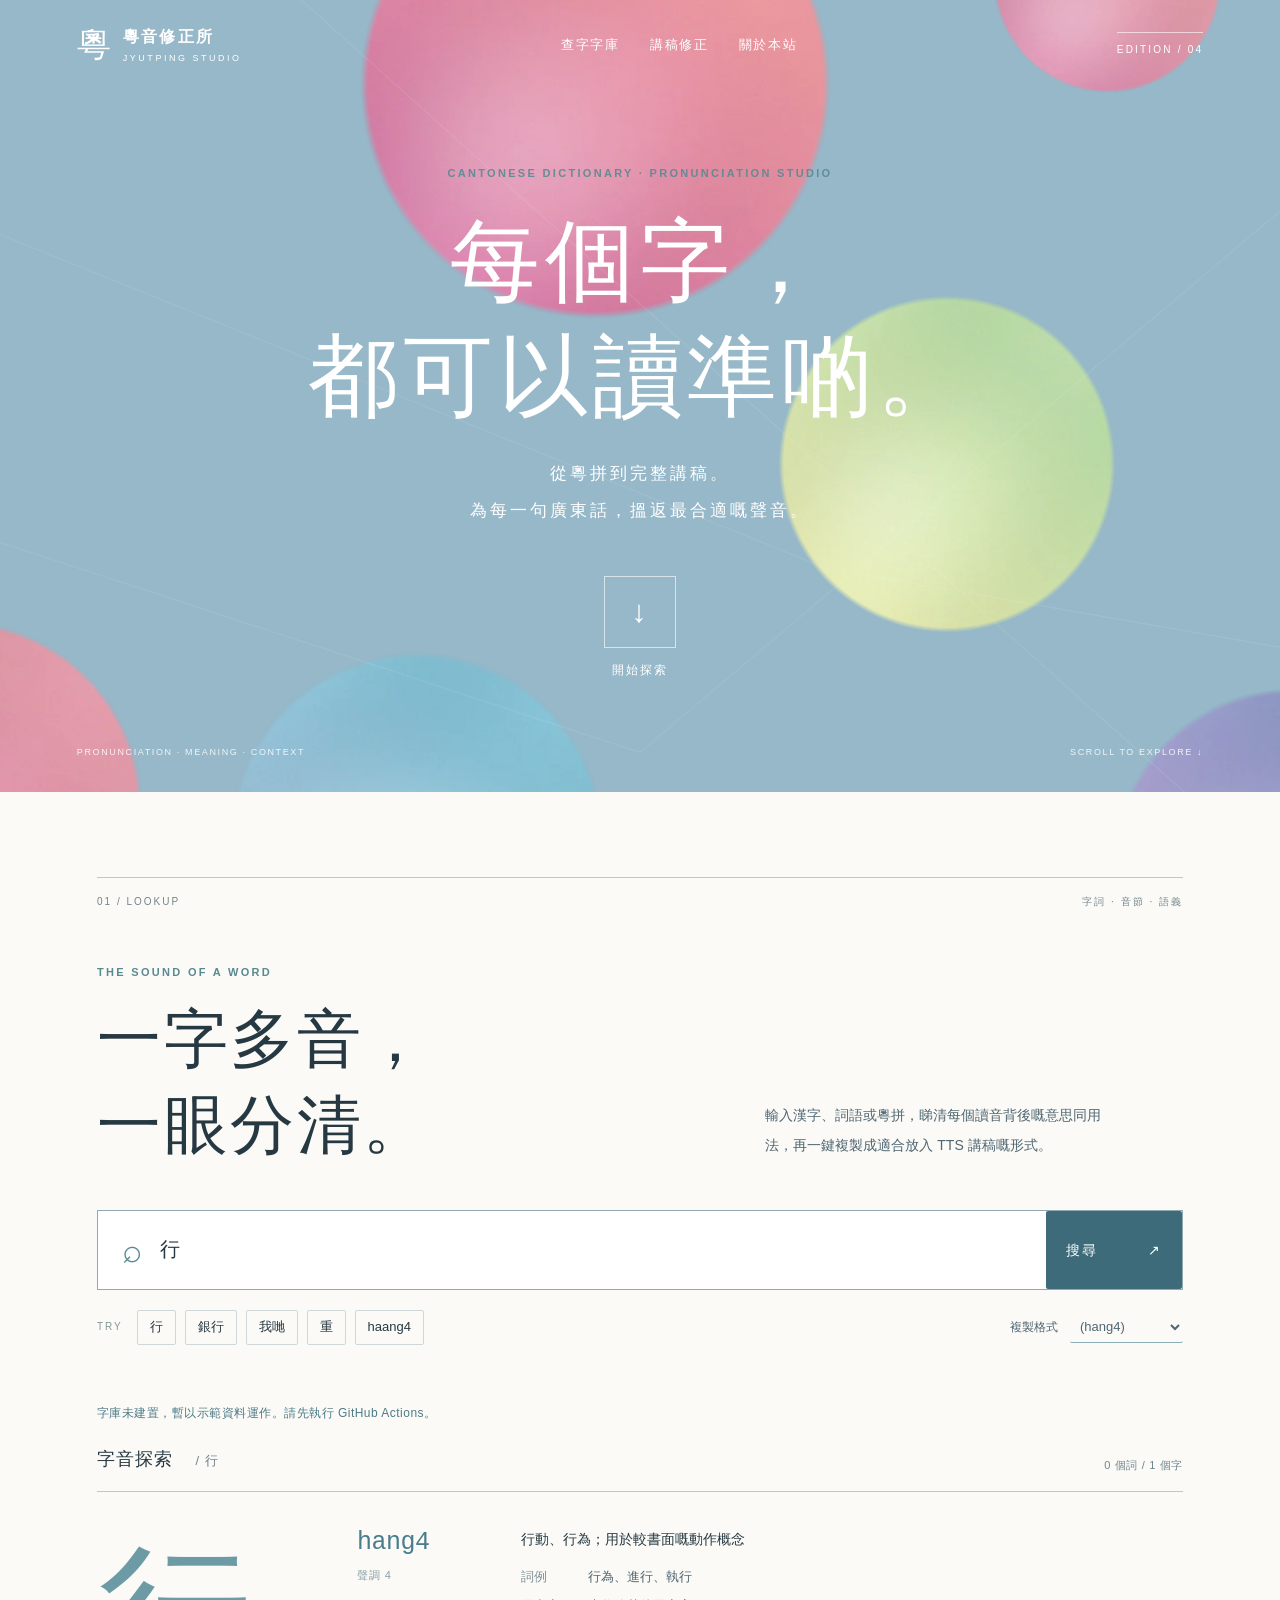
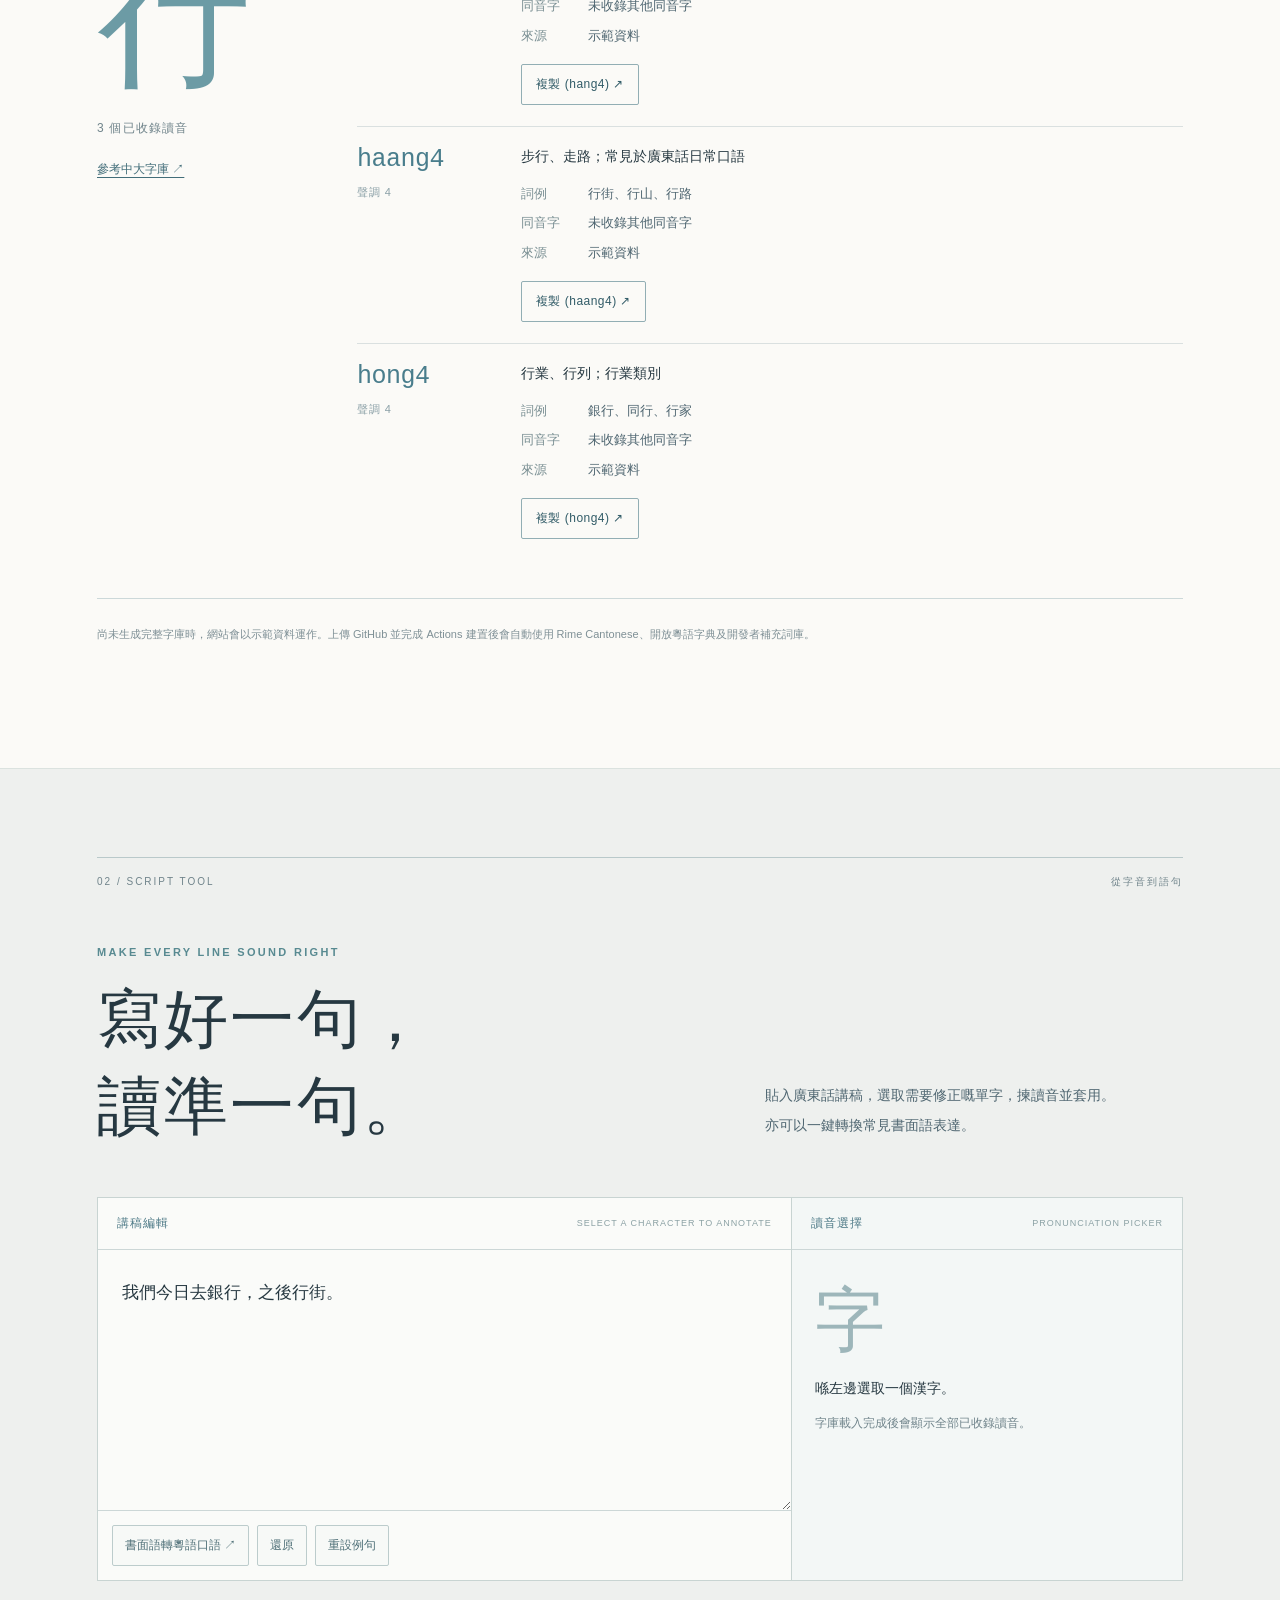
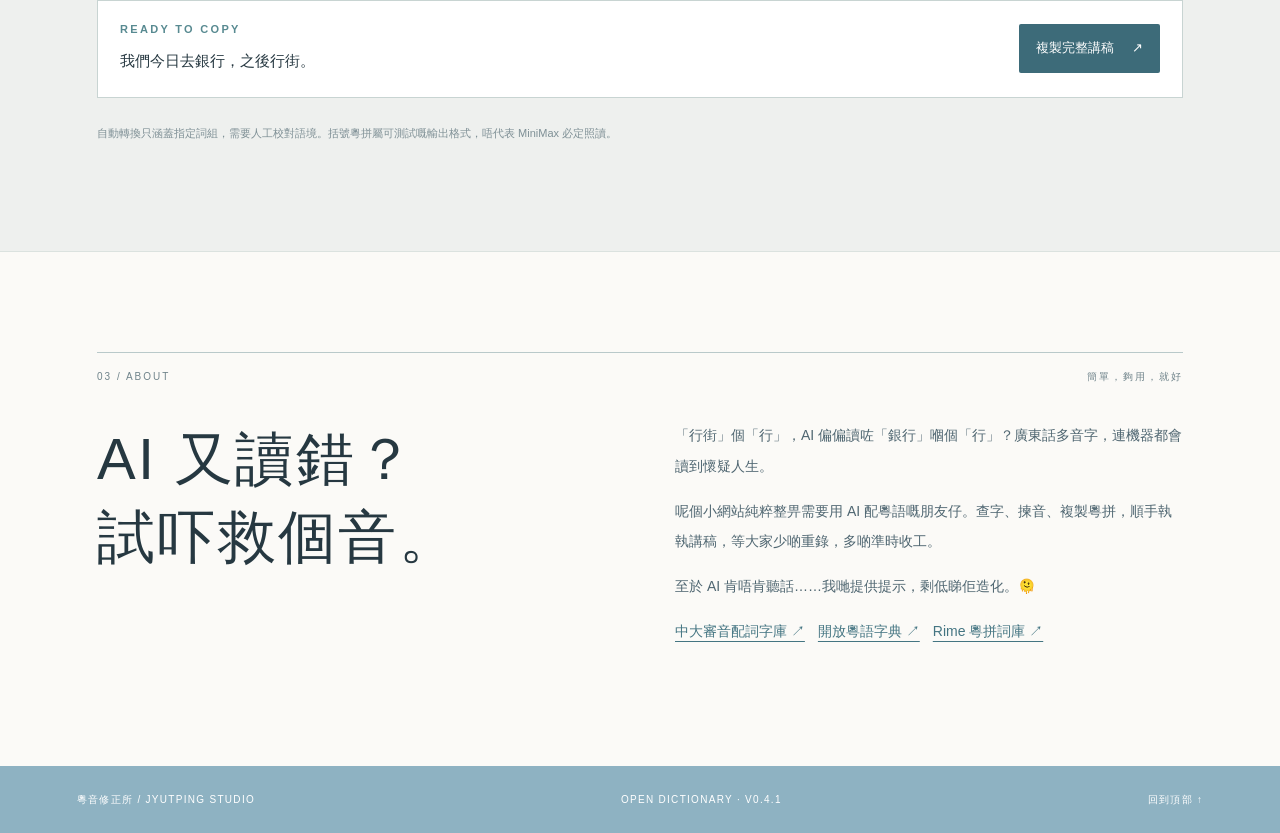
==== commit 732f1410: "Update index.html" ====
--- a/Jyutping-Lab-v0.4.1/index.html
+++ b/Jyutping-Lab-v0.4.1/index.html
@@ -28,7 +28,7 @@
     </div>
     <div class="hero-inner">
       <p class="overline hero-overline">CANTONESE DICTIONARY · PRONUNCIATION STUDIO</p>
-      <h1 id="hero-title">每個字，<br><span>都值得讀準。</span></h1>
+      <h1 id="hero-title">每個字，<br><span>都可以讀準啲。</span></h1>
       <p class="hero-copy">從粵拼到完整講稿。<br>為每一句廣東話，搵返最合適嘅聲音。</p>
       <a class="hero-jump" href="#dictionary" aria-label="向下捲動，開始查字"><span class="jump-icon">↓</span><span>開始探索</span></a>
     </div>
